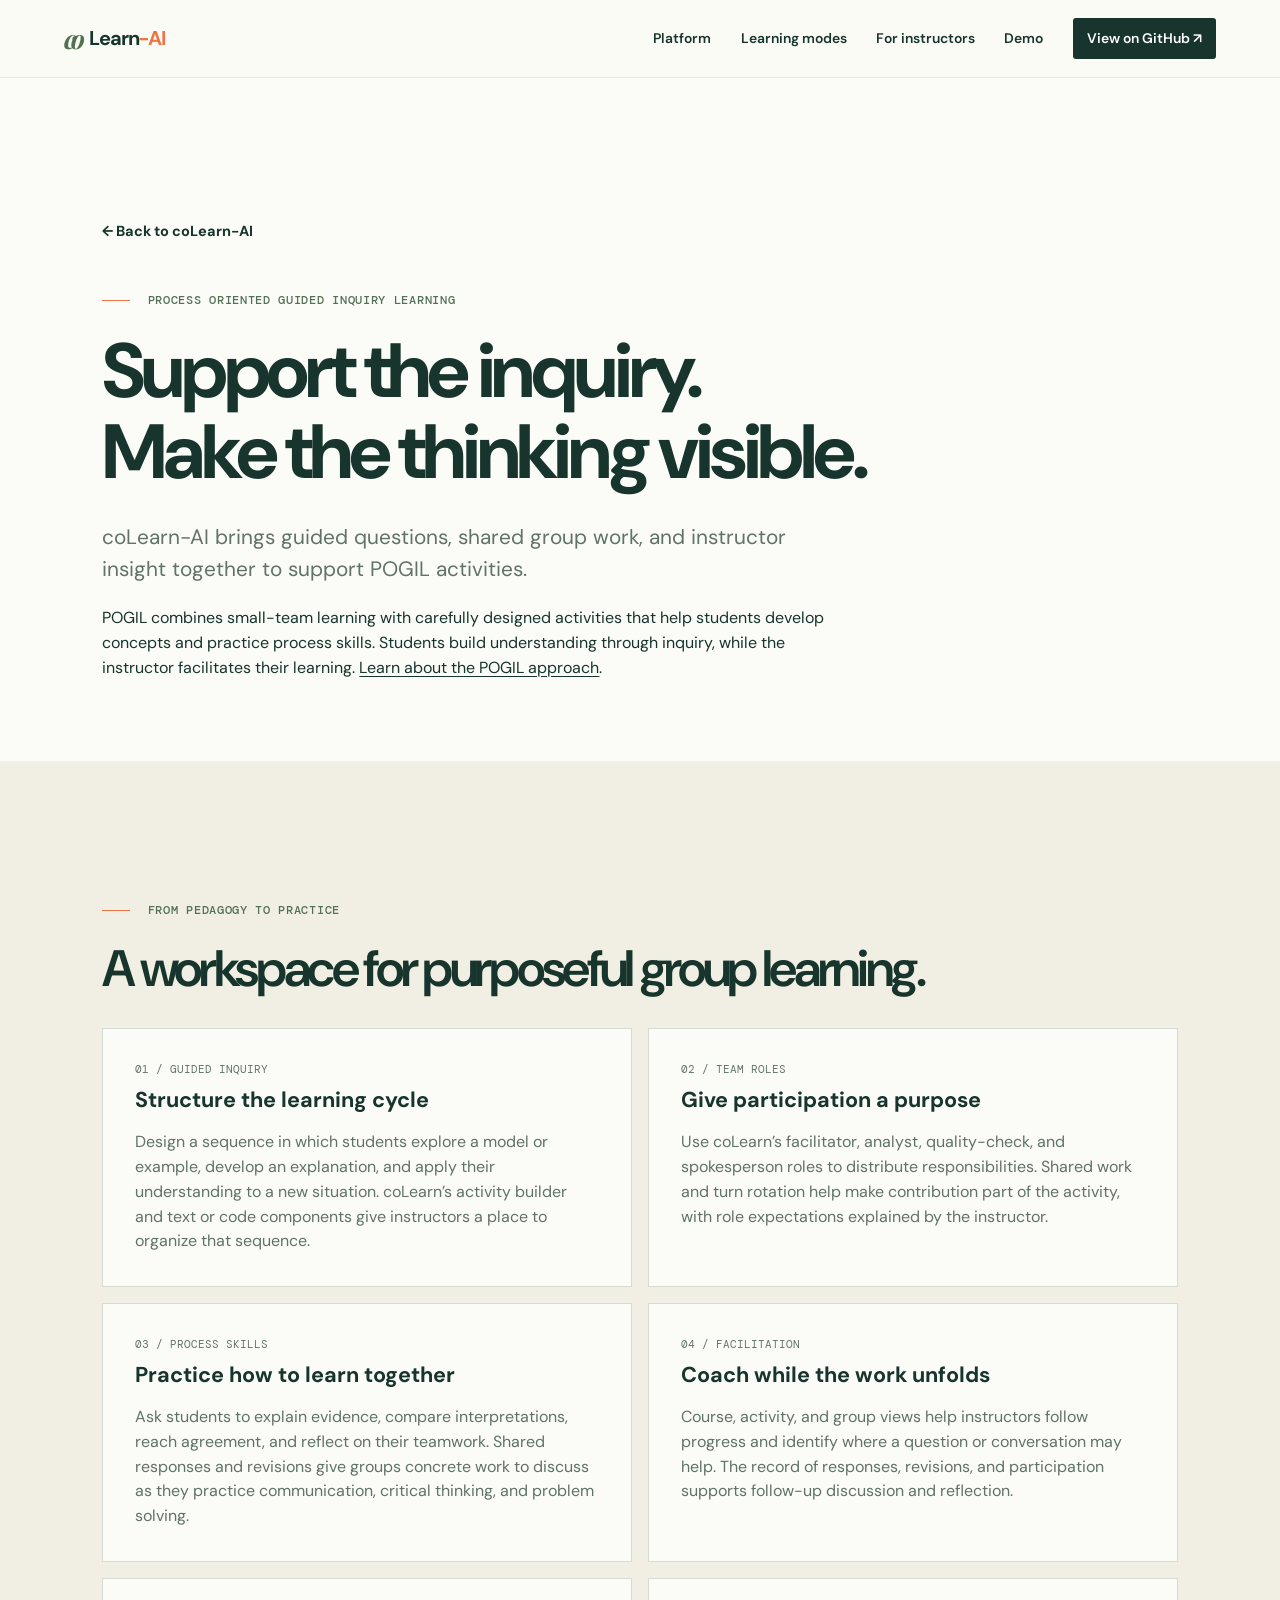
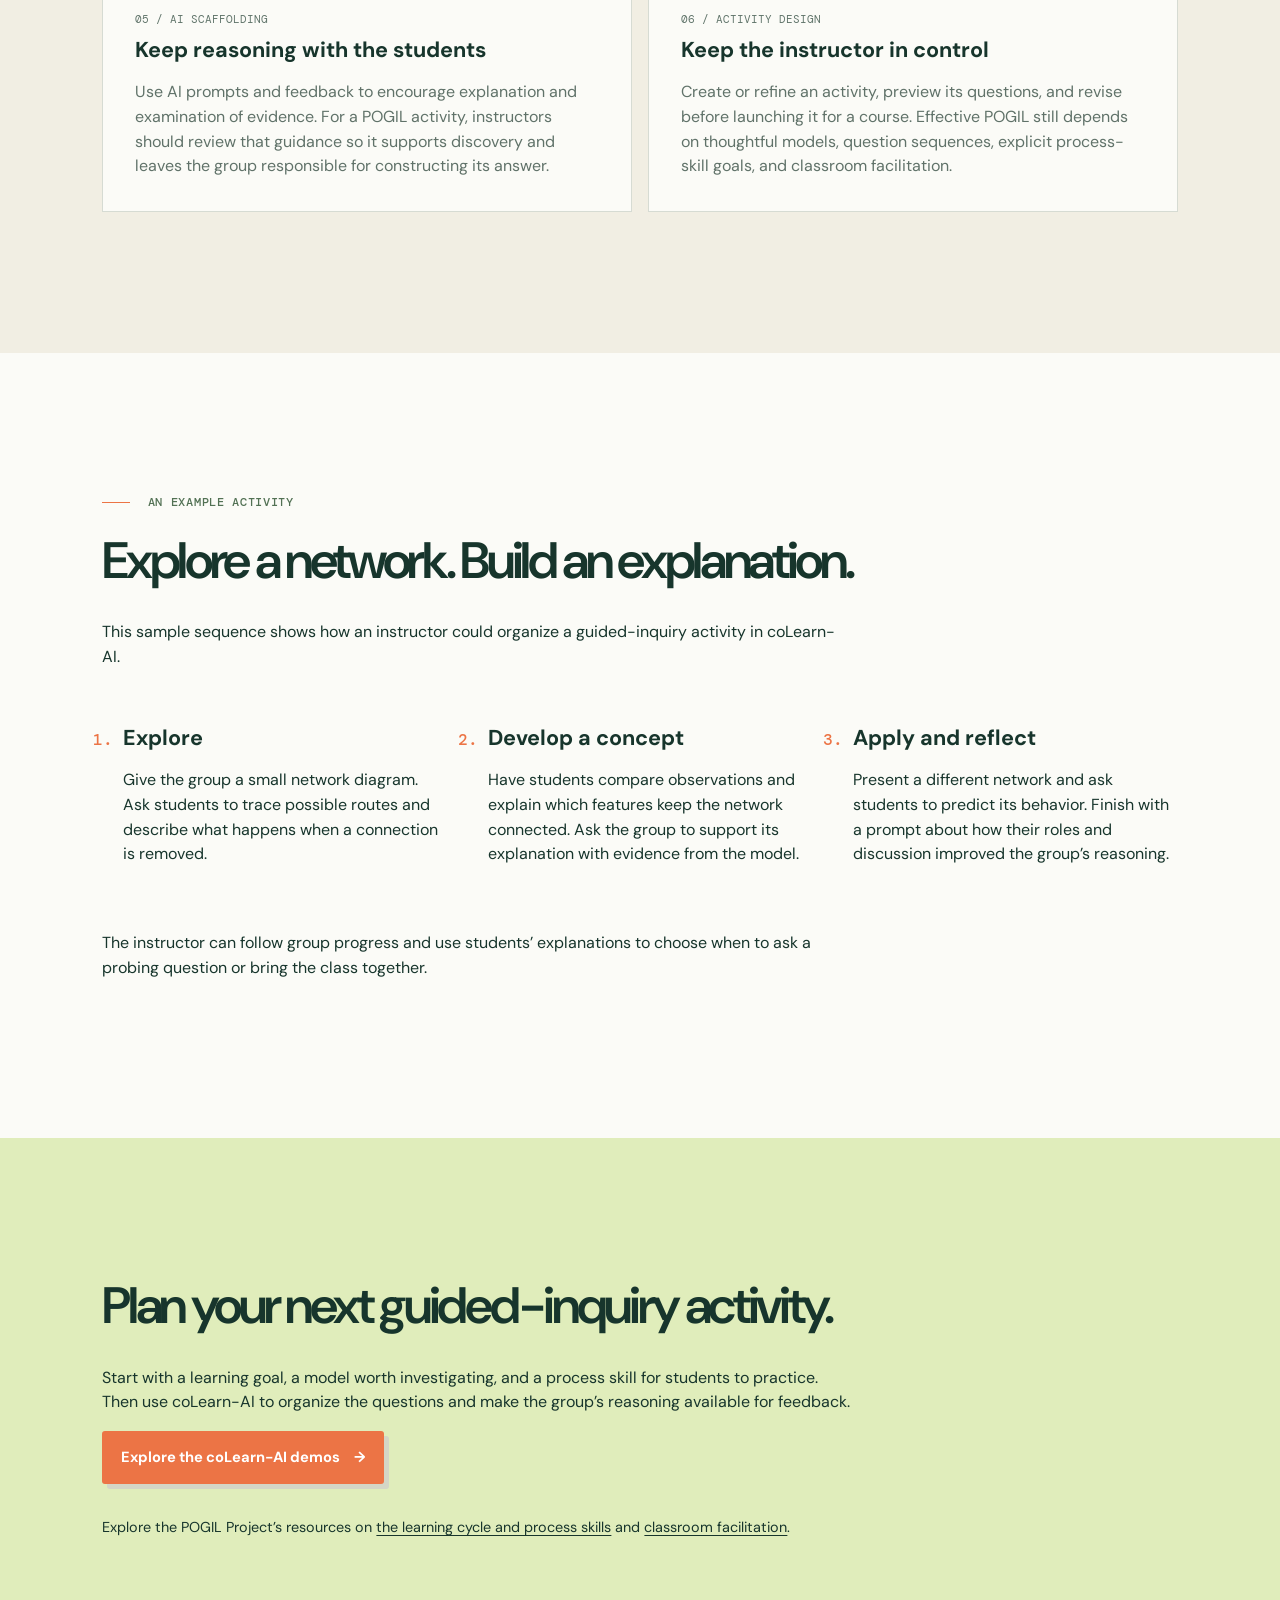
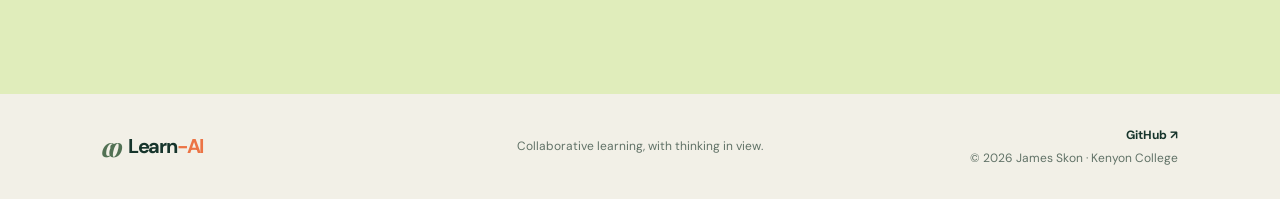
==== pogil.html @ 377d55b7 "Add POGIL support page and homepage link" ====
<!doctype html>
<html lang="en">
  <head>
    <meta charset="UTF-8" />
    <meta name="viewport" content="width=device-width, initial-scale=1.0" />
    <meta name="description" content="Explore how coLearn-AI supports POGIL activities through guided inquiry, group roles, process skills, and instructor facilitation." />
    <title>POGIL support | coLearn-AI</title>
    <link rel="preconnect" href="https://fonts.googleapis.com" />
    <link rel="preconnect" href="https://fonts.gstatic.com" crossorigin />
    <link href="https://fonts.googleapis.com/css2?family=DM+Mono:wght@400;500&family=DM+Sans:opsz,wght@9..40,400;9..40,500;9..40,600;9..40,700&family=Playfair+Display:ital,wght@0,600;0,700;1,600&display=swap" rel="stylesheet" />
    <link rel="stylesheet" href="styles.css" />
  </head>
  <body>
    <a class="skip-link" href="#main">Skip to content</a>
    <header class="site-header">
      <a class="brand" href="index.html" aria-label="coLearn-AI home"><span class="brand-mark">co</span><span>Learn<span class="accent">-AI</span></span></a>
      <button class="menu-button" aria-expanded="false" aria-controls="main-nav">Menu</button>
      <nav id="main-nav" class="main-nav" aria-label="Main navigation">
        <a href="index.html#platform">Platform</a>
        <a href="index.html#learning-modes">Learning modes</a>
        <a href="index.html#for-instructors">For instructors</a>
        <a href="index.html#demo">Demo</a>
        <a class="nav-cta" href="https://github.com/jimskon/coLearn-AI" target="_blank" rel="noreferrer">View on GitHub <span aria-hidden="true">↗</span></a>
      </nav>
    </header>

    <main id="main" class="pogil-page">
      <section class="section pogil-intro">
        <a class="text-link" href="index.html#pogil">← Back to coLearn-AI</a>
        <p class="eyebrow"><span></span> Process Oriented Guided Inquiry Learning</p>
        <h1>Support the inquiry.<br>Make the thinking visible.</h1>
        <p class="pogil-lede">coLearn-AI brings guided questions, shared group work, and instructor insight together to support POGIL activities.</p>
        <p>POGIL combines small-team learning with carefully designed activities that help students develop concepts and practice process skills. Students build understanding through inquiry, while the instructor facilitates their learning. <a href="https://www.pogil.org/what-is-pogil">Learn about the POGIL approach</a>.</p>
      </section>
      <section class="section pogil-support" aria-labelledby="support-heading">
        <p class="eyebrow"><span></span> From pedagogy to practice</p>
        <h2 id="support-heading">A workspace for purposeful group learning.</h2>
        <div class="pogil-grid">
          <article><p class="card-number">01 / GUIDED INQUIRY</p><h3>Structure the learning cycle</h3><p>Design a sequence in which students explore a model or example, develop an explanation, and apply their understanding to a new situation. coLearn’s activity builder and text or code components give instructors a place to organize that sequence.</p></article>
          <article><p class="card-number">02 / TEAM ROLES</p><h3>Give participation a purpose</h3><p>Use coLearn’s facilitator, analyst, quality-check, and spokesperson roles to distribute responsibilities. Shared work and turn rotation help make contribution part of the activity, with role expectations explained by the instructor.</p></article>
          <article><p class="card-number">03 / PROCESS SKILLS</p><h3>Practice how to learn together</h3><p>Ask students to explain evidence, compare interpretations, reach agreement, and reflect on their teamwork. Shared responses and revisions give groups concrete work to discuss as they practice communication, critical thinking, and problem solving.</p></article>
          <article><p class="card-number">04 / FACILITATION</p><h3>Coach while the work unfolds</h3><p>Course, activity, and group views help instructors follow progress and identify where a question or conversation may help. The record of responses, revisions, and participation supports follow-up discussion and reflection.</p></article>
          <article><p class="card-number">05 / AI SCAFFOLDING</p><h3>Keep reasoning with the students</h3><p>Use AI prompts and feedback to encourage explanation and examination of evidence. For a POGIL activity, instructors should review that guidance so it supports discovery and leaves the group responsible for constructing its answer.</p></article>
          <article><p class="card-number">06 / ACTIVITY DESIGN</p><h3>Keep the instructor in control</h3><p>Create or refine an activity, preview its questions, and revise before launching it for a course. Effective POGIL still depends on thoughtful models, question sequences, explicit process-skill goals, and classroom facilitation.</p></article>
        </div>
      </section>
      <section class="section pogil-example" aria-labelledby="example-heading">
        <p class="eyebrow"><span></span> An example activity</p>
        <h2 id="example-heading">Explore a network. Build an explanation.</h2>
        <p>This sample sequence shows how an instructor could organize a guided-inquiry activity in coLearn-AI.</p>
        <ol class="pogil-steps">
          <li><h3>Explore</h3><p>Give the group a small network diagram. Ask students to trace possible routes and describe what happens when a connection is removed.</p></li>
          <li><h3>Develop a concept</h3><p>Have students compare observations and explain which features keep the network connected. Ask the group to support its explanation with evidence from the model.</p></li>
          <li><h3>Apply and reflect</h3><p>Present a different network and ask students to predict its behavior. Finish with a prompt about how their roles and discussion improved the group’s reasoning.</p></li>
        </ol>
        <p>The instructor can follow group progress and use students’ explanations to choose when to ask a probing question or bring the class together.</p>
      </section>
      <section class="section pogil-next" aria-labelledby="next-heading">
        <h2 id="next-heading">Plan your next guided-inquiry activity.</h2>
        <p>Start with a learning goal, a model worth investigating, and a process skill for students to practice. Then use coLearn-AI to organize the questions and make the group’s reasoning available for feedback.</p>
        <a class="button button-primary" href="index.html#demo">Explore the coLearn-AI demos <span aria-hidden="true">→</span></a>
        <p class="pogil-resources">Explore the POGIL Project’s resources on <a href="https://pogil.org/additional-resources">the learning cycle and process skills</a> and <a href="https://www.pogil.org/implementing-pogil">classroom facilitation</a>.</p>
      </section>
    </main>
    <footer><a class="brand" href="index.html"><span class="brand-mark">co</span><span>Learn<span class="accent">-AI</span></span></a><p>Collaborative learning, with thinking in view.</p><div><a href="https://github.com/jimskon/coLearn-AI" target="_blank" rel="noreferrer">GitHub ↗</a><span>© <span id="year"></span> James Skon · Kenyon College</span></div></footer>
    <script src="script.js"></script>
  </body>
</html>
---- styles.css ----
:root{--ink:#17352c;--muted:#607269;--paper:#fbfbf7;--cream:#f1eee3;--lime:#d8ed8b;--orange:#ec7445;--line:#d6dbd3;--mono:'DM Mono',monospace;--sans:'DM Sans',sans-serif;--serif:'Playfair Display',serif}*{box-sizing:border-box}html{scroll-behavior:smooth}body{margin:0;background:var(--paper);color:var(--ink);font-family:var(--sans);font-size:16px;line-height:1.55}.skip-link{position:absolute;left:-999px}.skip-link:focus{left:1rem;top:1rem;z-index:99;background:#fff;padding:.5rem 1rem}.site-header{height:78px;padding:0 clamp(1.25rem,5vw,6rem);display:flex;align-items:center;justify-content:space-between;border-bottom:1px solid #e5e7e1;position:relative;background:rgba(251,251,247,.94);z-index:4}.brand{display:inline-flex;align-items:center;gap:.37rem;color:var(--ink);font-size:1.25rem;font-weight:700;letter-spacing:-.06em;text-decoration:none}.brand-mark{font-family:var(--serif);font-size:1.65rem;font-style:italic;letter-spacing:-.2em;margin-right:.25rem;color:#527154}.accent{color:var(--orange)}.main-nav{display:flex;align-items:center;gap:clamp(1rem,2.3vw,2.2rem)}.main-nav a{color:var(--ink);font-size:.87rem;font-weight:600;text-decoration:none}.main-nav a:not(.nav-cta):hover,.text-link:hover,footer a:hover{color:var(--orange)}.nav-cta{padding:.58rem .88rem;background:var(--ink);color:#fff!important;border-radius:3px}.menu-button{display:none}.section{padding:clamp(5rem,11vw,10rem) clamp(1.25rem,8vw,10rem)}.hero{min-height:calc(100vh - 78px);padding:clamp(4rem,9vw,8.5rem) clamp(1.25rem,8vw,10rem) clamp(4rem,7vw,7rem);display:grid;grid-template-columns:minmax(300px,.9fr) minmax(440px,1.1fr);gap:clamp(3rem,8vw,10rem);align-items:center;overflow:hidden}.eyebrow{font-family:var(--mono);font-size:.72rem;font-weight:500;letter-spacing:.06em;text-transform:uppercase;color:#527154;margin:0 0 1.35rem}.eyebrow span{display:inline-block;width:28px;height:1px;background:var(--orange);vertical-align:middle;margin-right:.6rem}.hero h1,.section h2{font-size:clamp(3.15rem,5.5vw,6rem);font-weight:600;line-height:.98;letter-spacing:-.065em;margin:0;max-width:700px}.hero h1 em,.statement em{font-family:var(--serif);font-weight:600}.hero-text{max-width:560px;font-size:1.13rem;color:var(--muted);margin:1.8rem 0 2.2rem}.hero-actions{display:flex;align-items:center;gap:1.6rem}.button{display:inline-flex;gap:.9rem;align-items:center;text-decoration:none;font-size:.92rem;font-weight:700;padding:.95rem 1.15rem;border-radius:3px}.button-primary{background:var(--orange);color:#fff;box-shadow:5px 5px 0 #d4d6c6}.text-link{font-weight:700;color:var(--ink);text-decoration:none;font-size:.91rem}.hero-visual{min-height:440px;position:relative;display:flex;align-items:center;justify-content:center}.orb{position:absolute;border-radius:50%;filter:blur(1px)}.orb-one{width:360px;height:360px;background:#e0ecc1;right:-50px;top:5px}.orb-two{width:210px;height:210px;background:#f4c4a9;left:-35px;bottom:-25px}.activity-window{width:min(100%,585px);position:relative;background:#fff;border:1px solid #ced8d1;box-shadow:14px 16px 0 rgba(92,116,90,.13);z-index:1}.window-top{height:45px;background:#f5f6ef;border-bottom:1px solid #dce2da;display:flex;align-items:center;padding:0 14px;gap:13px;color:#577064;font-family:var(--mono);font-size:.62rem}.dots{display:flex;gap:4px}.dots i{width:7px;height:7px;border-radius:50%;background:#b6c2b8}.dots i:nth-child(1){background:var(--orange)}.window-top b{margin-left:auto;color:#d85b31;font-weight:500}.window-body{display:flex;min-height:300px}.activity-side{width:56px;padding:27px 15px;border-right:1px solid #e5eae3;display:grid;grid-auto-rows:15px;gap:17px}.activity-side span{height:4px;background:#dce5dc}.activity-side .active-line{background:#eb7951}.question-area{padding:26px 30px;flex:1}.micro-label{font-family:var(--mono);font-size:.61rem;letter-spacing:.07em;color:#75877a;margin:0 0:10px}.question-area h2{font-size:1.45rem;line-height:1.2;letter-spacing:-.04em;margin:0 0 21px;max-width:390px}.response-card{display:flex;gap:10px;align-items:flex-start;border:1px solid #e0e7df;border-left:3px solid #88a873;padding:10px;margin-top:9px;font-size:.74rem;color:#466154}.response-card p{margin:1px 0}.response-card.fading{border-left-color:#ddd;color:#839187}.avatar{width:22px;height:22px;border-radius:50%;color:#fff;display:grid;place-items:center;flex:0 0 auto;font-size:.6rem;font-weight:700}.a1{background:#648b65}.a2{background:#d28d6f}.check{margin-left:auto;color:#5d9353;font-weight:bold}.ai-nudge{position:absolute;display:flex;gap:10px;width:270px;right:-35px;bottom:-53px;padding:13px;background:var(--ink);color:white;box-shadow:8px 8px 0 #cddab7;font-size:.68rem}.ai-nudge>span{color:var(--lime);font-size:1.15rem}.ai-nudge b{font-size:.7rem}.ai-nudge p{margin:2px 0 0;color:#d4ded3}.floating-progress{position:absolute;z-index:2;left:-40px;top:67px;display:flex;align-items:center;gap:9px;background:#fff;padding:10px 13px;border:1px solid #dce3d8;box-shadow:5px 5px 0 #e5ebdc;font-size:.66rem}.floating-progress small{display:block;color:#7d8e82}.floating-progress strong{font-family:var(--mono);margin-left:7px;font-size:.69rem}.pulse{width:8px;height:8px;border-radius:50%;background:#75a568}.statement{padding:clamp(3.5rem,7vw,6rem) 1.25rem;background:var(--ink);color:#fff;text-align:center}.statement p{font-size:clamp(1.65rem,3.2vw,3rem);letter-spacing:-.045em;margin:0}.statement em{color:var(--lime)}.platform{background:var(--cream)}.section-intro{display:grid;grid-template-columns:.75fr 1.25fr 1fr;gap:2rem;align-items:end;margin-bottom:3.5rem}.section-intro .eyebrow{margin-bottom:.55rem}.section-intro h2{font-size:clamp(2.4rem,4vw,4.25rem)}.section-intro>p:last-child{font-size:1rem;color:var(--muted);max-width:370px;margin:0}.feature-grid{display:grid;grid-template-columns:1.15fr .85fr .9fr;gap:12px}.feature-card{min-height:315px;padding:28px;background:#fdfdf9;border:1px solid rgba(23,53,44,.1);position:relative}.feature-large{grid-row:span 2;min-height:640px;background:#e0edbb}.feature-dark{background:#27483d;color:white}.feature-wide{grid-column:span 2;min-height:310px;display:grid;grid-template-columns:1fr 1fr;gap:2rem;background:#f5c7b1}.feature-icon{font-family:var(--serif);font-size:2rem;width:43px;height:43px;display:grid;place-items:center;border:1px solid currentColor;margin-bottom:2.8rem}.icon-collab{background:var(--ink);color:#e0edbb;border:0}.icon-ai{color:#e86e45;border:0;background:#fbe2d7}.card-number{font-family:var(--mono);font-size:.67rem;margin:0 0 .65rem;color:#61756b}.feature-dark .card-number{color:#b8cd8f}.feature-card h3{font-size:1.55rem;line-height:1.1;letter-spacing:-.045em;margin:.2rem 0 .85rem}.feature-card>p:not(.card-number){font-size:.89rem;color:#5e7167;max-width:340px;margin:0}.feature-dark>p:not(.card-number){color:#d1ddd3}.role-row{position:absolute;left:28px;right:28px;bottom:28px;display:flex;gap:6px;flex-wrap:wrap}.role-row span{padding:.38rem .5rem;background:#f7fae9;font-size:.61rem;font-family:var(--mono);border:1px solid #c5d695}.trace-lines{position:absolute;left:28px;right:28px;bottom:29px;display:grid;gap:9px}.trace-lines span{height:6px;background:#49685e}.trace-lines span:nth-child(1){width:77%;background:#8ba95f}.trace-lines span:nth-child(2){width:52%}.trace-lines span:nth-child(3){width:91%;background:#76956b}.mini-dashboard{align-self:end;background:#fffaf5;padding:18px;border:1px solid rgba(23,53,44,.13)}.mini-dashboard p{font-family:var(--mono);font-size:.61rem;margin:0 0 12px;color:#607269}.mini-dashboard div{display:grid;grid-template-columns:55px 1fr 28px;gap:8px;align-items:center;font-size:.68rem;margin:7px 0}.mini-dashboard i{height:5px;background:#eaded5;position:relative}.mini-dashboard i:after{content:'';position:absolute;left:0;top:0;bottom:0;width:var(--fill);background:#5d8063}.modes{background:#fafaf5}.modes-heading{max-width:800px;margin-bottom:4rem}.modes-heading h2{font-size:clamp(2.5rem,4.5vw,4.9rem)}.mode-list{border-top:1px solid var(--line)}.mode{border-bottom:1px solid var(--line)}.mode-trigger{width:100%;display:grid;grid-template-columns:85px minmax(210px,1fr) minmax(220px,.9fr) 38px;align-items:center;gap:1rem;padding:1.55rem 0;background:none;border:0;color:var(--ink);font-family:var(--sans);text-align:left;cursor:pointer}.mode-index{font-family:var(--mono);font-size:.71rem;color:#778a7d}.mode-title{font-size:clamp(1.45rem,2.3vw,2.1rem);font-weight:600;letter-spacing:-.055em}.mode-summary{color:var(--muted);font-size:.88rem}.mode-plus{justify-self:end;font-size:1.7rem;font-weight:300;color:var(--orange)}.mode-detail{display:grid;grid-template-columns:1.1fr .9fr;gap:3rem;padding:0 38px 2rem 85px;color:var(--muted);font-size:.94rem}.mode-detail p{margin:0}.mode-detail ul{margin:0;padding-left:1.2rem;color:var(--ink);display:grid;gap:.35rem}.mode.open .mode-trigger{color:#426545}.instructors{display:grid;grid-template-columns:1fr 1fr;gap:clamp(3rem,10vw,13rem);align-items:center;background:#e3ece2}.instructor-copy h2{font-size:clamp(2.7rem,4.4vw,4.8rem)}.instructor-copy>p:not(.eyebrow){color:var(--muted);max-width:520px;margin:1.6rem 0}.check-list{border-top:1px solid #bbcabd;margin:2rem 0}.check-list p{border-bottom:1px solid #bbcabd;margin:0;padding:.8rem 0;color:#405e50;font-size:.89rem}.check-list b{font-family:var(--mono);color:#e16f46;font-size:.68rem;margin-right:.65rem}.instructor-art{height:510px;position:relative}.paper{position:absolute;z-index:2;inset:40px 25px 22px 58px;background:#fffefa;padding:37px;box-shadow:12px 13px 0 rgba(69,105,78,.15);transform:rotate(-3deg)}.paper-back{z-index:1;background:#f3bca2;inset:4px 50px 56px 25px;transform:rotate(5deg);box-shadow:none}.paper h3{font-size:1.85rem;letter-spacing:-.055em;line-height:1.1;margin:.5rem 0 1.7rem;max-width:340px}.paper-line{height:7px;background:#e4e9df;margin:10px 0;width:68%}.paper-line.long{width:93%}.paper-question{margin-top:23px;padding:12px;background:#e5efc8;display:flex;align-items:center;gap:10px}.paper-question span{font-family:var(--mono);font-size:.72rem;width:22px;height:22px;background:#587b5b;color:white;display:grid;place-items:center}.paper-question p{margin:0;font-size:.73rem;font-weight:600}.paper-code{margin-top:13px;padding:12px;background:#213e34;color:#d7eb99;font-family:var(--mono);font-size:.67rem;line-height:1.7}.cursor{position:absolute;z-index:3;right:17px;bottom:20px;width:42px;height:42px;background:var(--orange);color:#fff;display:grid;place-items:center;font-size:1.4rem;box-shadow:4px 4px 0 #a9b99a}.demo{background:var(--ink);color:white}.demo .eyebrow{color:#b4cb9d}.demo h2{max-width:750px;font-size:clamp(2.7rem,5vw,5.5rem)}.demo-lede{color:#c9d6cd;max-width:500px;margin:1.6rem 0 3rem}.demo-grid{display:grid;grid-template-columns:repeat(3,1fr);gap:12px}.demo-card{min-height:310px;padding:25px;display:flex;flex-direction:column;text-decoration:none;color:var(--ink);transition:transform .2s}.demo-card:hover{transform:translateY(-6px)}.demo-student{background:#e0edbb}.demo-instructor{background:#f5c7af}.demo-creator{background:#e5ece2}.demo-tag{font-family:var(--mono);font-size:.62rem;letter-spacing:.05em;color:#577160}.demo-card h3{font-size:2rem;letter-spacing:-.06em;margin:auto 0 .6rem}.demo-card p{font-size:.87rem;line-height:1.5;margin:0;color:#51675c;max-width:270px}.demo-arrow{font-size:.75rem;font-weight:bold;margin-top:1.8rem}.demo-arrow b{font-size:1.2rem;margin-left:.3rem}.demo-note{margin:2rem 0 0;color:#b9c9bc;font-size:.75rem}.demo-note a{color:var(--lime)}footer{padding:2rem clamp(1.25rem,8vw,10rem);display:grid;grid-template-columns:1fr 1fr 1fr;align-items:center;gap:1rem;background:#f2f0e7;color:#617267;font-size:.75rem}footer p{margin:0;text-align:center}footer div{text-align:right;display:flex;flex-direction:column;gap:.25rem}footer a{color:var(--ink);text-decoration:none;font-weight:700}@media(max-width:950px){.hero{grid-template-columns:1fr;min-height:auto}.hero-copy{max-width:700px}.hero-visual{margin-top:1rem}.section-intro{grid-template-columns:1fr 1.3fr}.section-intro>p:last-child{grid-column:2}.feature-grid{grid-template-columns:1fr 1fr}.feature-large{grid-row:span 1;min-height:430px}.feature-dark{min-height:430px}.feature-wide{grid-column:span 2}.instructors{grid-template-columns:1fr;gap:2rem}.instructor-art{max-width:600px;width:100%}.demo-grid{grid-template-columns:1fr}.demo-card{min-height:220px}.demo-card h3{margin-top:2.5rem}.main-nav{gap:1rem}}@media(max-width:650px){.site-header{height:64px}.menu-button{display:block;background:none;border:0;color:var(--ink);font-family:var(--mono);font-size:.7rem;text-transform:uppercase}.main-nav{display:none;position:absolute;top:63px;left:0;right:0;background:var(--paper);padding:1.2rem 1.25rem 1.5rem;border-bottom:1px solid var(--line);flex-direction:column;align-items:flex-start}.main-nav.is-open{display:flex}.hero{padding-top:3.2rem}.hero-visual{min-height:350px;transform:scale(.86);transform-origin:center}.floating-progress{left:-5px}.ai-nudge{right:-10px}.section{padding:4.3rem 1.25rem}.section-intro{display:block}.section-intro h2{margin-bottom:1.3rem}.feature-grid{grid-template-columns:1fr}.feature-large,.feature-dark{min-height:350px}.feature-wide{grid-column:auto;display:block}.mini-dashboard{margin-top:1.8rem}.mode-trigger{grid-template-columns:42px 1fr 25px;gap:.6rem;padding:1.25rem 0}.mode-summary{display:none}.mode-detail{display:block;padding:0 .1rem 1.4rem 42px;font-size:.87rem}.mode-detail ul{margin-top:1rem}.instructor-art{height:370px}.paper{inset:25px 12px 16px 30px;padding:26px}.paper h3{font-size:1.35rem}.paper-back{inset:2px 30px 35px 13px}.demo h2{font-size:2.65rem}footer{grid-template-columns:1fr;gap:.75rem}footer p,footer div{text-align:left}.hero-actions{gap:1rem;flex-wrap:wrap}}

/* POGIL overview and detail page */
.pogil-callout{display:grid;grid-template-columns:1fr 1fr;gap:3rem;align-items:center;background:#e0edbb}.pogil-callout h2{font-size:clamp(2.5rem,4.5vw,4.5rem)}.pogil-callout p:not(.eyebrow){color:var(--muted);margin:0 0 1.6rem}.pogil-page h1{font-size:clamp(2.8rem,6vw,5.5rem);line-height:1.05;letter-spacing:-.055em;margin:0 0 1.8rem}.pogil-intro{max-width:1100px;padding-bottom:4rem}.pogil-intro .eyebrow{margin-top:3rem}.pogil-intro>p:last-child{max-width:750px}.pogil-lede{font-size:1.3rem;color:var(--muted);max-width:750px}.pogil-page p a{color:var(--ink);text-underline-offset:3px}.pogil-page .section h2{font-size:clamp(2.2rem,4vw,3.8rem);max-width:850px;line-height:1.08;margin-bottom:2rem}.pogil-support{background:var(--cream)}.pogil-grid{display:grid;grid-template-columns:repeat(2,minmax(0,1fr));gap:1rem}.pogil-grid article{padding:2rem;background:var(--paper);border:1px solid var(--line)}.pogil-page h3{font-size:1.35rem;line-height:1.2;margin:.5rem 0 1rem}.pogil-grid article>p:last-child{color:var(--muted);margin-bottom:0}.pogil-example>p,.pogil-next>p{max-width:750px}.pogil-steps{display:grid;grid-template-columns:repeat(3,minmax(0,1fr));gap:2.5rem;padding-left:1.3rem;margin:3rem 0}.pogil-steps li::marker{color:var(--orange);font-family:var(--mono);font-weight:500}.pogil-next{background:#e0edbb}.pogil-resources{margin-top:2rem;font-size:.9rem}@media(max-width:700px){.pogil-callout,.pogil-grid,.pogil-steps{grid-template-columns:1fr}.pogil-callout{gap:1.5rem}.pogil-grid article{padding:1.5rem}.pogil-steps{gap:1rem}}
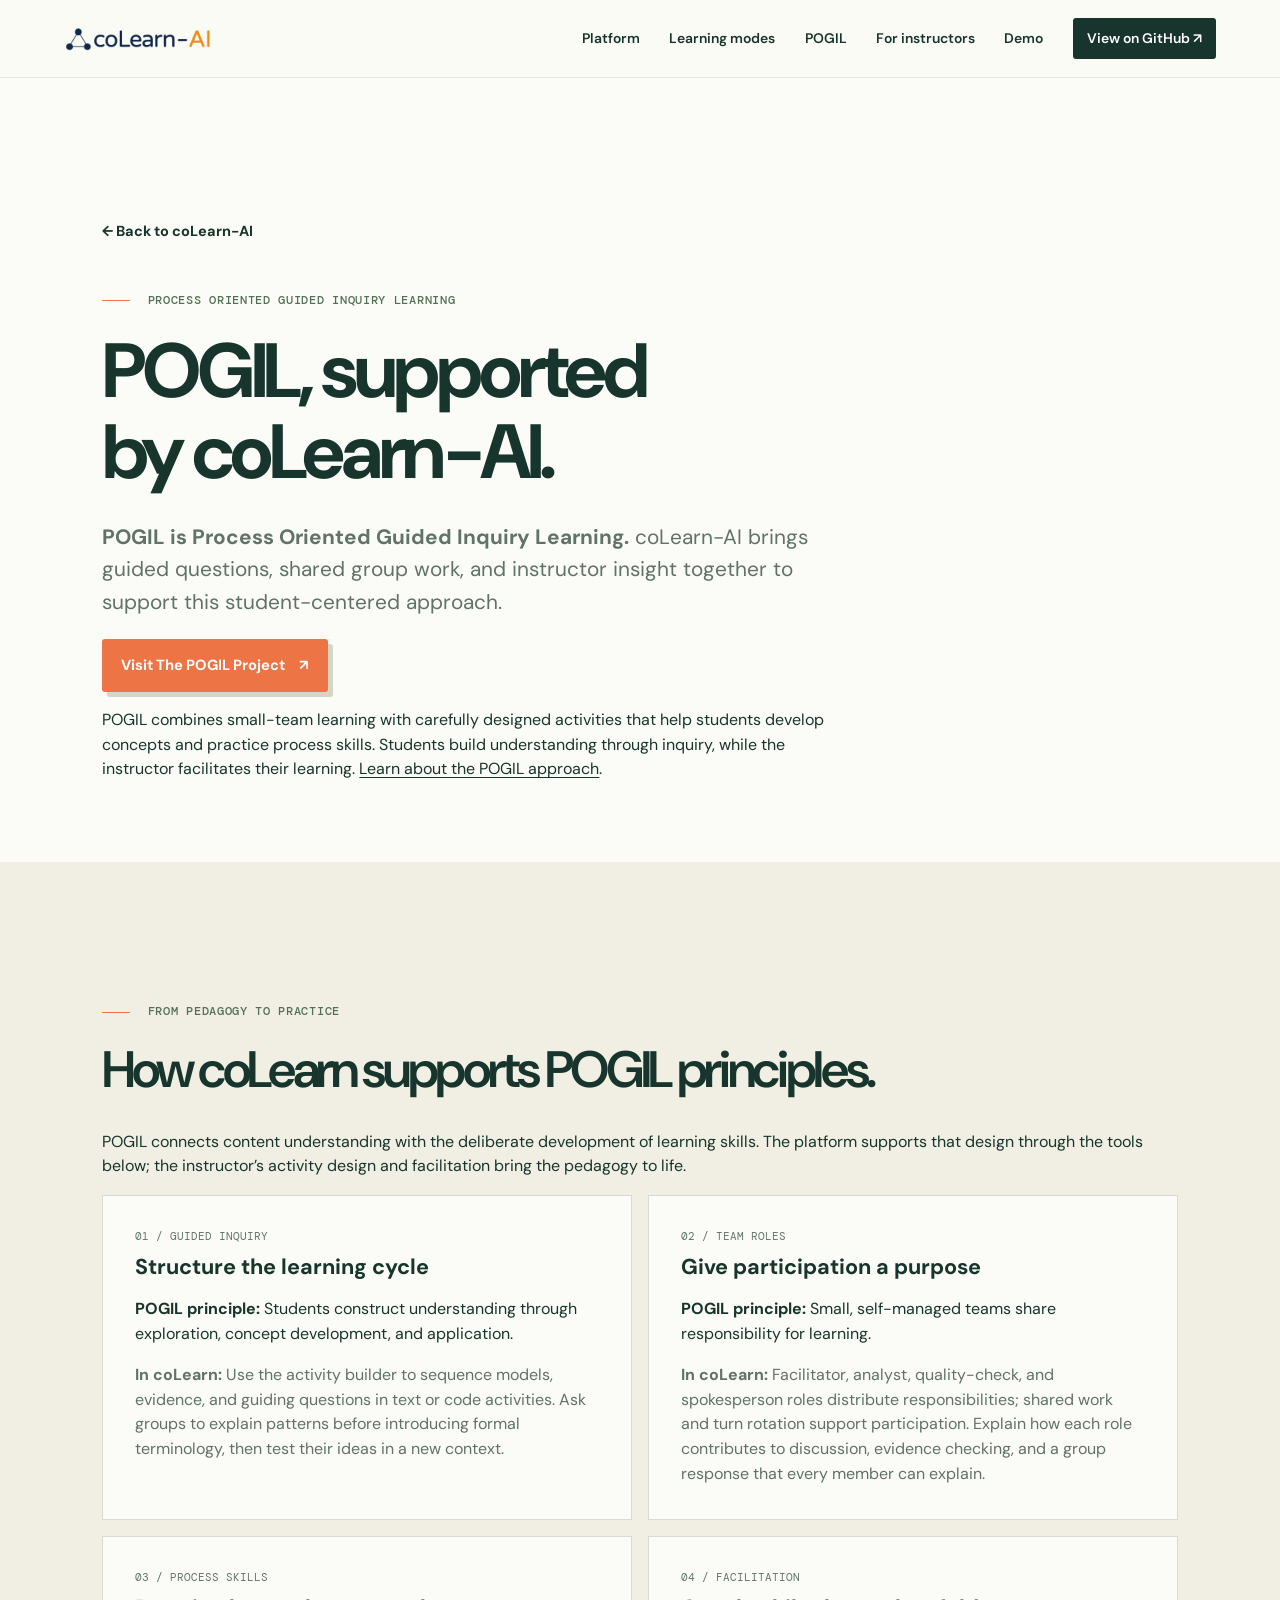
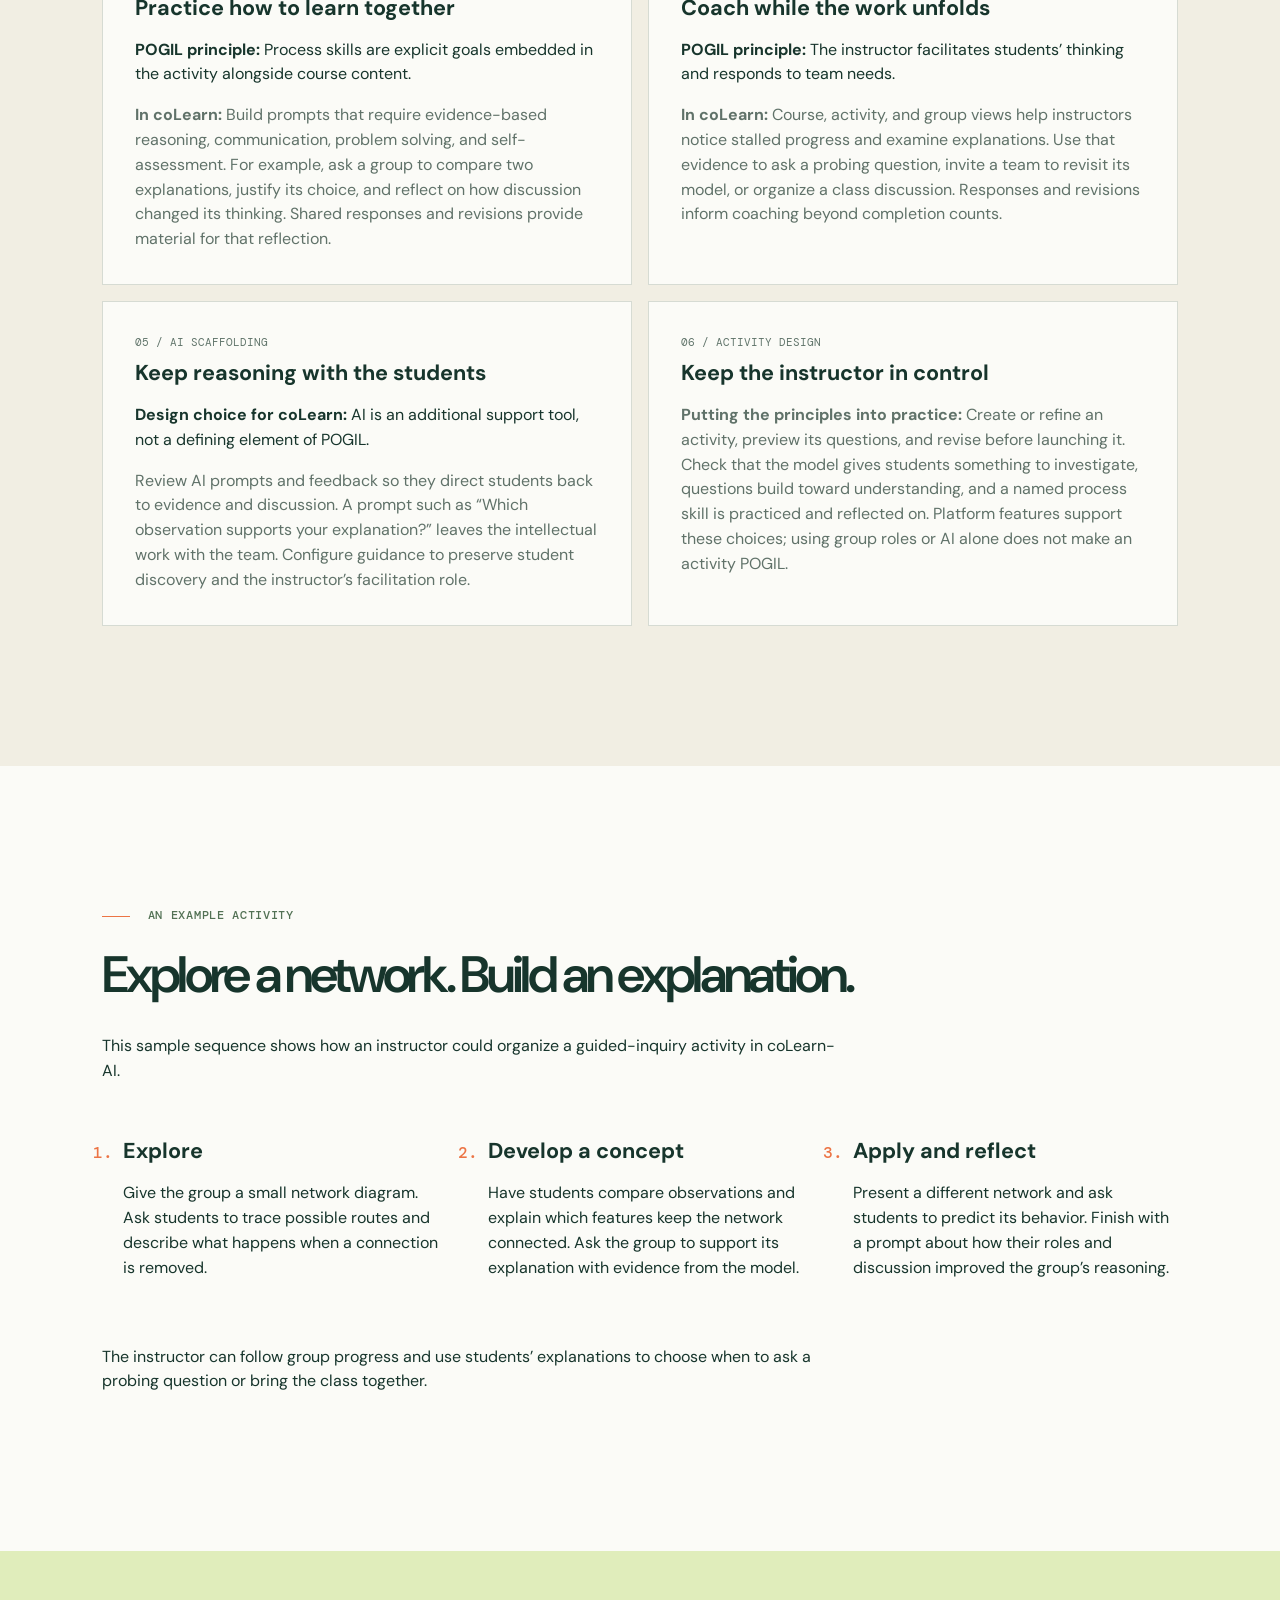
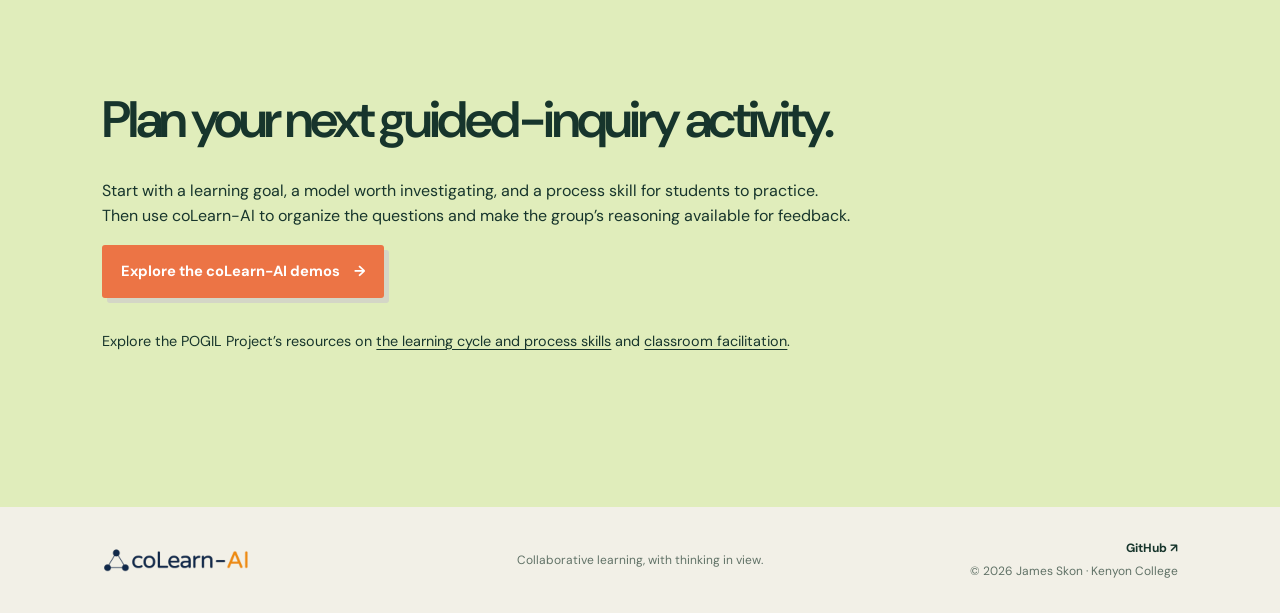
==== commit b5f64acc: "Add POGIL navigation and clarify pedagogical support" ====
--- a/pogil.html
+++ b/pogil.html
@@ -9,15 +9,17 @@
     <link rel="preconnect" href="https://fonts.gstatic.com" crossorigin />
     <link href="https://fonts.googleapis.com/css2?family=DM+Mono:wght@400;500&family=DM+Sans:opsz,wght@9..40,400;9..40,500;9..40,600;9..40,700&family=Playfair+Display:ital,wght@0,600;0,700;1,600&display=swap" rel="stylesheet" />
     <link rel="stylesheet" href="styles.css" />
+    <link rel="stylesheet" href="logos.css" />
   </head>
   <body>
     <a class="skip-link" href="#main">Skip to content</a>
     <header class="site-header">
-      <a class="brand" href="index.html" aria-label="coLearn-AI home"><span class="brand-mark">co</span><span>Learn<span class="accent">-AI</span></span></a>
+      <a class="brand" href="index.html" aria-label="coLearn-AI home"><img class="colearn-logo" src="assets/colearn-logo.png" alt="coLearn-AI" /></a>
       <button class="menu-button" aria-expanded="false" aria-controls="main-nav">Menu</button>
       <nav id="main-nav" class="main-nav" aria-label="Main navigation">
         <a href="index.html#platform">Platform</a>
         <a href="index.html#learning-modes">Learning modes</a>
+        <a href="pogil.html" aria-current="page">POGIL</a>
         <a href="index.html#for-instructors">For instructors</a>
         <a href="index.html#demo">Demo</a>
         <a class="nav-cta" href="https://github.com/jimskon/coLearn-AI" target="_blank" rel="noreferrer">View on GitHub <span aria-hidden="true">↗</span></a>
@@ -28,20 +30,22 @@
       <section class="section pogil-intro">
         <a class="text-link" href="index.html#pogil">← Back to coLearn-AI</a>
         <p class="eyebrow"><span></span> Process Oriented Guided Inquiry Learning</p>
-        <h1>Support the inquiry.<br>Make the thinking visible.</h1>
-        <p class="pogil-lede">coLearn-AI brings guided questions, shared group work, and instructor insight together to support POGIL activities.</p>
+        <h1>POGIL, supported<br>by coLearn-AI.</h1>
+        <p class="pogil-lede"><strong>POGIL is Process Oriented Guided Inquiry Learning.</strong> coLearn-AI brings guided questions, shared group work, and instructor insight together to support this student-centered approach.</p>
+        <a class="button button-primary" href="https://pogil.org/">Visit The POGIL Project <span aria-hidden="true">↗</span></a>
         <p>POGIL combines small-team learning with carefully designed activities that help students develop concepts and practice process skills. Students build understanding through inquiry, while the instructor facilitates their learning. <a href="https://www.pogil.org/what-is-pogil">Learn about the POGIL approach</a>.</p>
       </section>
       <section class="section pogil-support" aria-labelledby="support-heading">
         <p class="eyebrow"><span></span> From pedagogy to practice</p>
-        <h2 id="support-heading">A workspace for purposeful group learning.</h2>
+        <h2 id="support-heading">How coLearn supports POGIL principles.</h2>
+        <p>POGIL connects content understanding with the deliberate development of learning skills. The platform supports that design through the tools below; the instructor’s activity design and facilitation bring the pedagogy to life.</p>
         <div class="pogil-grid">
-          <article><p class="card-number">01 / GUIDED INQUIRY</p><h3>Structure the learning cycle</h3><p>Design a sequence in which students explore a model or example, develop an explanation, and apply their understanding to a new situation. coLearn’s activity builder and text or code components give instructors a place to organize that sequence.</p></article>
-          <article><p class="card-number">02 / TEAM ROLES</p><h3>Give participation a purpose</h3><p>Use coLearn’s facilitator, analyst, quality-check, and spokesperson roles to distribute responsibilities. Shared work and turn rotation help make contribution part of the activity, with role expectations explained by the instructor.</p></article>
-          <article><p class="card-number">03 / PROCESS SKILLS</p><h3>Practice how to learn together</h3><p>Ask students to explain evidence, compare interpretations, reach agreement, and reflect on their teamwork. Shared responses and revisions give groups concrete work to discuss as they practice communication, critical thinking, and problem solving.</p></article>
-          <article><p class="card-number">04 / FACILITATION</p><h3>Coach while the work unfolds</h3><p>Course, activity, and group views help instructors follow progress and identify where a question or conversation may help. The record of responses, revisions, and participation supports follow-up discussion and reflection.</p></article>
-          <article><p class="card-number">05 / AI SCAFFOLDING</p><h3>Keep reasoning with the students</h3><p>Use AI prompts and feedback to encourage explanation and examination of evidence. For a POGIL activity, instructors should review that guidance so it supports discovery and leaves the group responsible for constructing its answer.</p></article>
-          <article><p class="card-number">06 / ACTIVITY DESIGN</p><h3>Keep the instructor in control</h3><p>Create or refine an activity, preview its questions, and revise before launching it for a course. Effective POGIL still depends on thoughtful models, question sequences, explicit process-skill goals, and classroom facilitation.</p></article>
+          <article><p class="card-number">01 / GUIDED INQUIRY</p><h3>Structure the learning cycle</h3><p><strong>POGIL principle:</strong> Students construct understanding through exploration, concept development, and application.</p><p><strong>In coLearn:</strong> Use the activity builder to sequence models, evidence, and guiding questions in text or code activities. Ask groups to explain patterns before introducing formal terminology, then test their ideas in a new context.</p></article>
+          <article><p class="card-number">02 / TEAM ROLES</p><h3>Give participation a purpose</h3><p><strong>POGIL principle:</strong> Small, self-managed teams share responsibility for learning.</p><p><strong>In coLearn:</strong> Facilitator, analyst, quality-check, and spokesperson roles distribute responsibilities; shared work and turn rotation support participation. Explain how each role contributes to discussion, evidence checking, and a group response that every member can explain.</p></article>
+          <article><p class="card-number">03 / PROCESS SKILLS</p><h3>Practice how to learn together</h3><p><strong>POGIL principle:</strong> Process skills are explicit goals embedded in the activity alongside course content.</p><p><strong>In coLearn:</strong> Build prompts that require evidence-based reasoning, communication, problem solving, and self-assessment. For example, ask a group to compare two explanations, justify its choice, and reflect on how discussion changed its thinking. Shared responses and revisions provide material for that reflection.</p></article>
+          <article><p class="card-number">04 / FACILITATION</p><h3>Coach while the work unfolds</h3><p><strong>POGIL principle:</strong> The instructor facilitates students’ thinking and responds to team needs.</p><p><strong>In coLearn:</strong> Course, activity, and group views help instructors notice stalled progress and examine explanations. Use that evidence to ask a probing question, invite a team to revisit its model, or organize a class discussion. Responses and revisions inform coaching beyond completion counts.</p></article>
+          <article><p class="card-number">05 / AI SCAFFOLDING</p><h3>Keep reasoning with the students</h3><p><strong>Design choice for coLearn:</strong> AI is an additional support tool, not a defining element of POGIL.</p><p>Review AI prompts and feedback so they direct students back to evidence and discussion. A prompt such as “Which observation supports your explanation?” leaves the intellectual work with the team. Configure guidance to preserve student discovery and the instructor’s facilitation role.</p></article>
+          <article><p class="card-number">06 / ACTIVITY DESIGN</p><h3>Keep the instructor in control</h3><p><strong>Putting the principles into practice:</strong> Create or refine an activity, preview its questions, and revise before launching it. Check that the model gives students something to investigate, questions build toward understanding, and a named process skill is practiced and reflected on. Platform features support these choices; using group roles or AI alone does not make an activity POGIL.</p></article>
         </div>
       </section>
       <section class="section pogil-example" aria-labelledby="example-heading">
@@ -62,7 +66,7 @@
         <p class="pogil-resources">Explore the POGIL Project’s resources on <a href="https://pogil.org/additional-resources">the learning cycle and process skills</a> and <a href="https://www.pogil.org/implementing-pogil">classroom facilitation</a>.</p>
       </section>
     </main>
-    <footer><a class="brand" href="index.html"><span class="brand-mark">co</span><span>Learn<span class="accent">-AI</span></span></a><p>Collaborative learning, with thinking in view.</p><div><a href="https://github.com/jimskon/coLearn-AI" target="_blank" rel="noreferrer">GitHub ↗</a><span>© <span id="year"></span> James Skon · Kenyon College</span></div></footer>
+    <footer><a class="brand" href="index.html"><img class="colearn-logo" src="assets/colearn-logo.png" alt="coLearn-AI" /></a><p>Collaborative learning, with thinking in view.</p><div><a href="https://github.com/jimskon/coLearn-AI" target="_blank" rel="noreferrer">GitHub ↗</a><span>© <span id="year"></span> James Skon · Kenyon College</span></div></footer>
     <script src="script.js"></script>
   </body>
 </html>
--- a/logos.css
+++ b/logos.css
@@ -0,0 +1,24 @@
+.colearn-logo {
+  display: block;
+  width: 154px;
+  height: 30px;
+  object-fit: contain;
+}
+
+.footer-meta {
+  align-items: flex-end;
+}
+
+.skon-logo {
+  display: block;
+  width: 79px;
+  height: 32px;
+  margin-top: .45rem;
+  object-fit: contain;
+}
+
+@media (max-width: 650px) {
+  .footer-meta {
+    align-items: flex-start;
+  }
+}
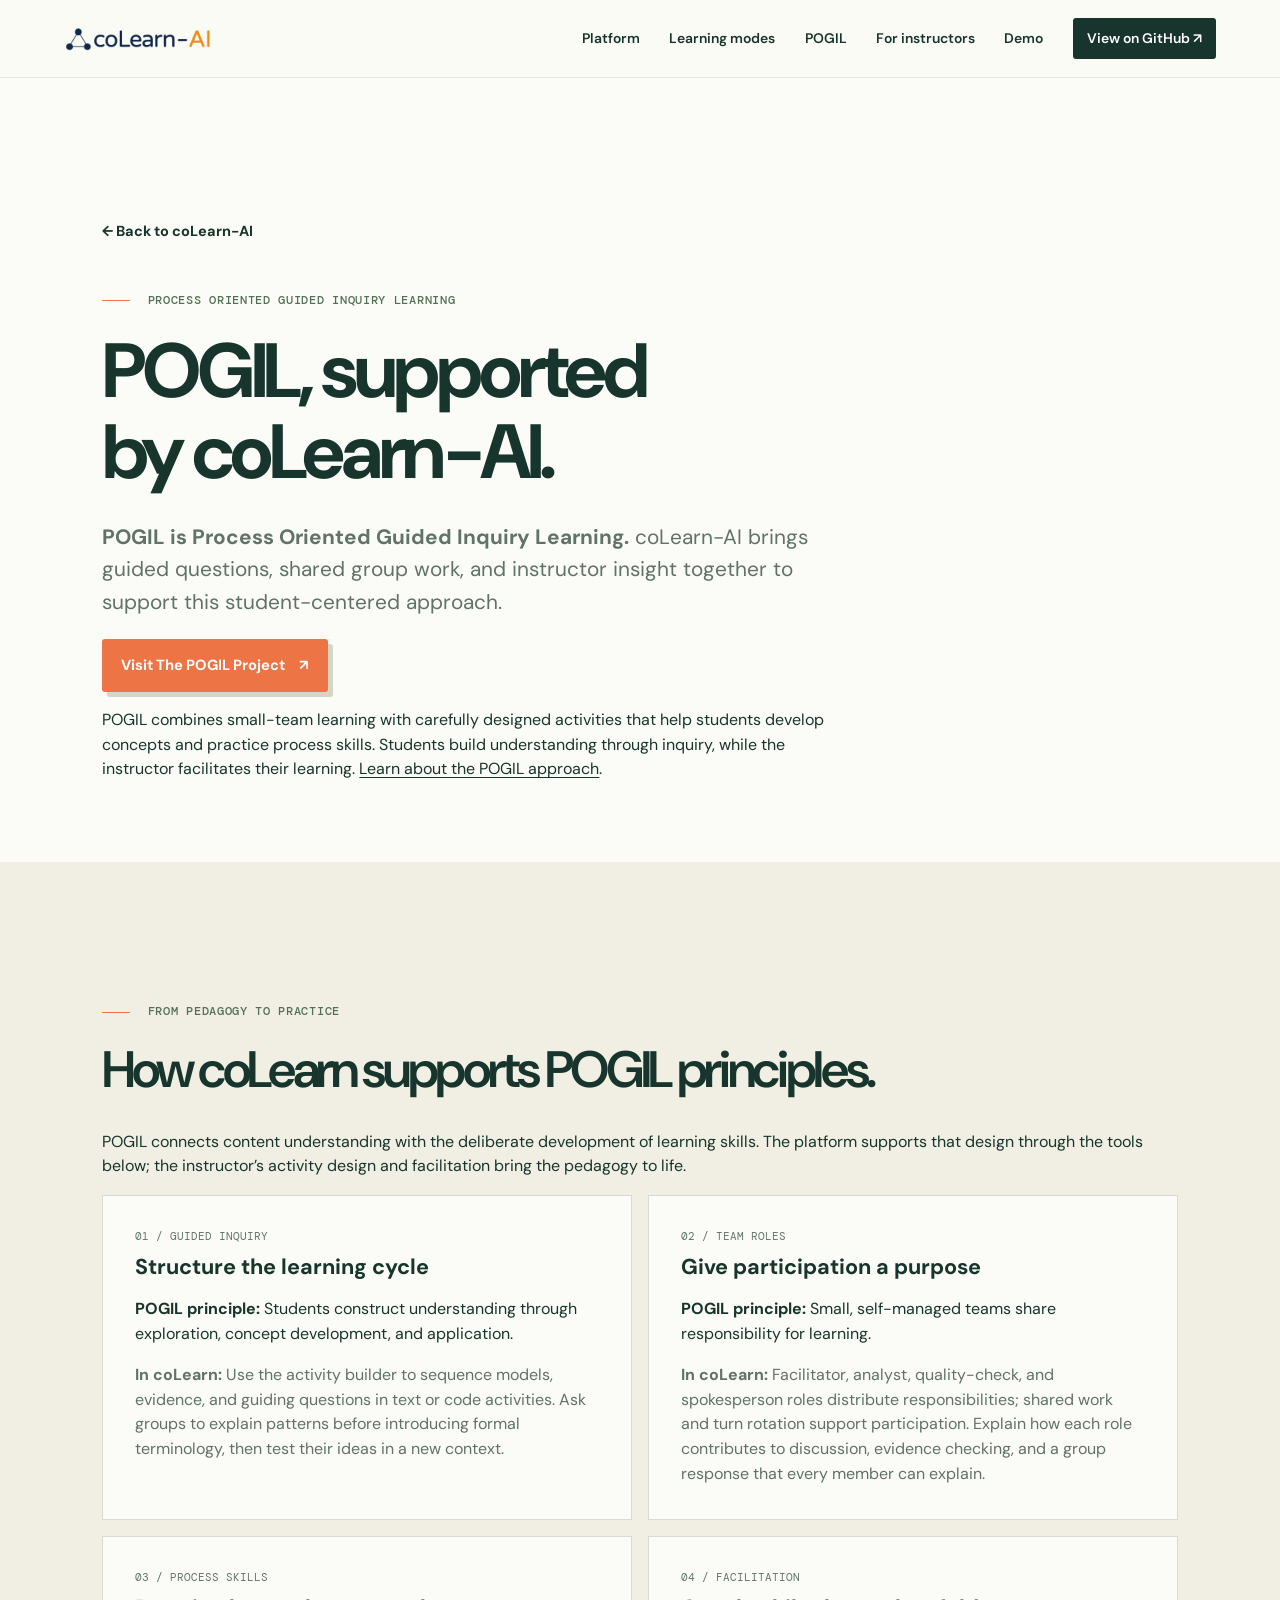
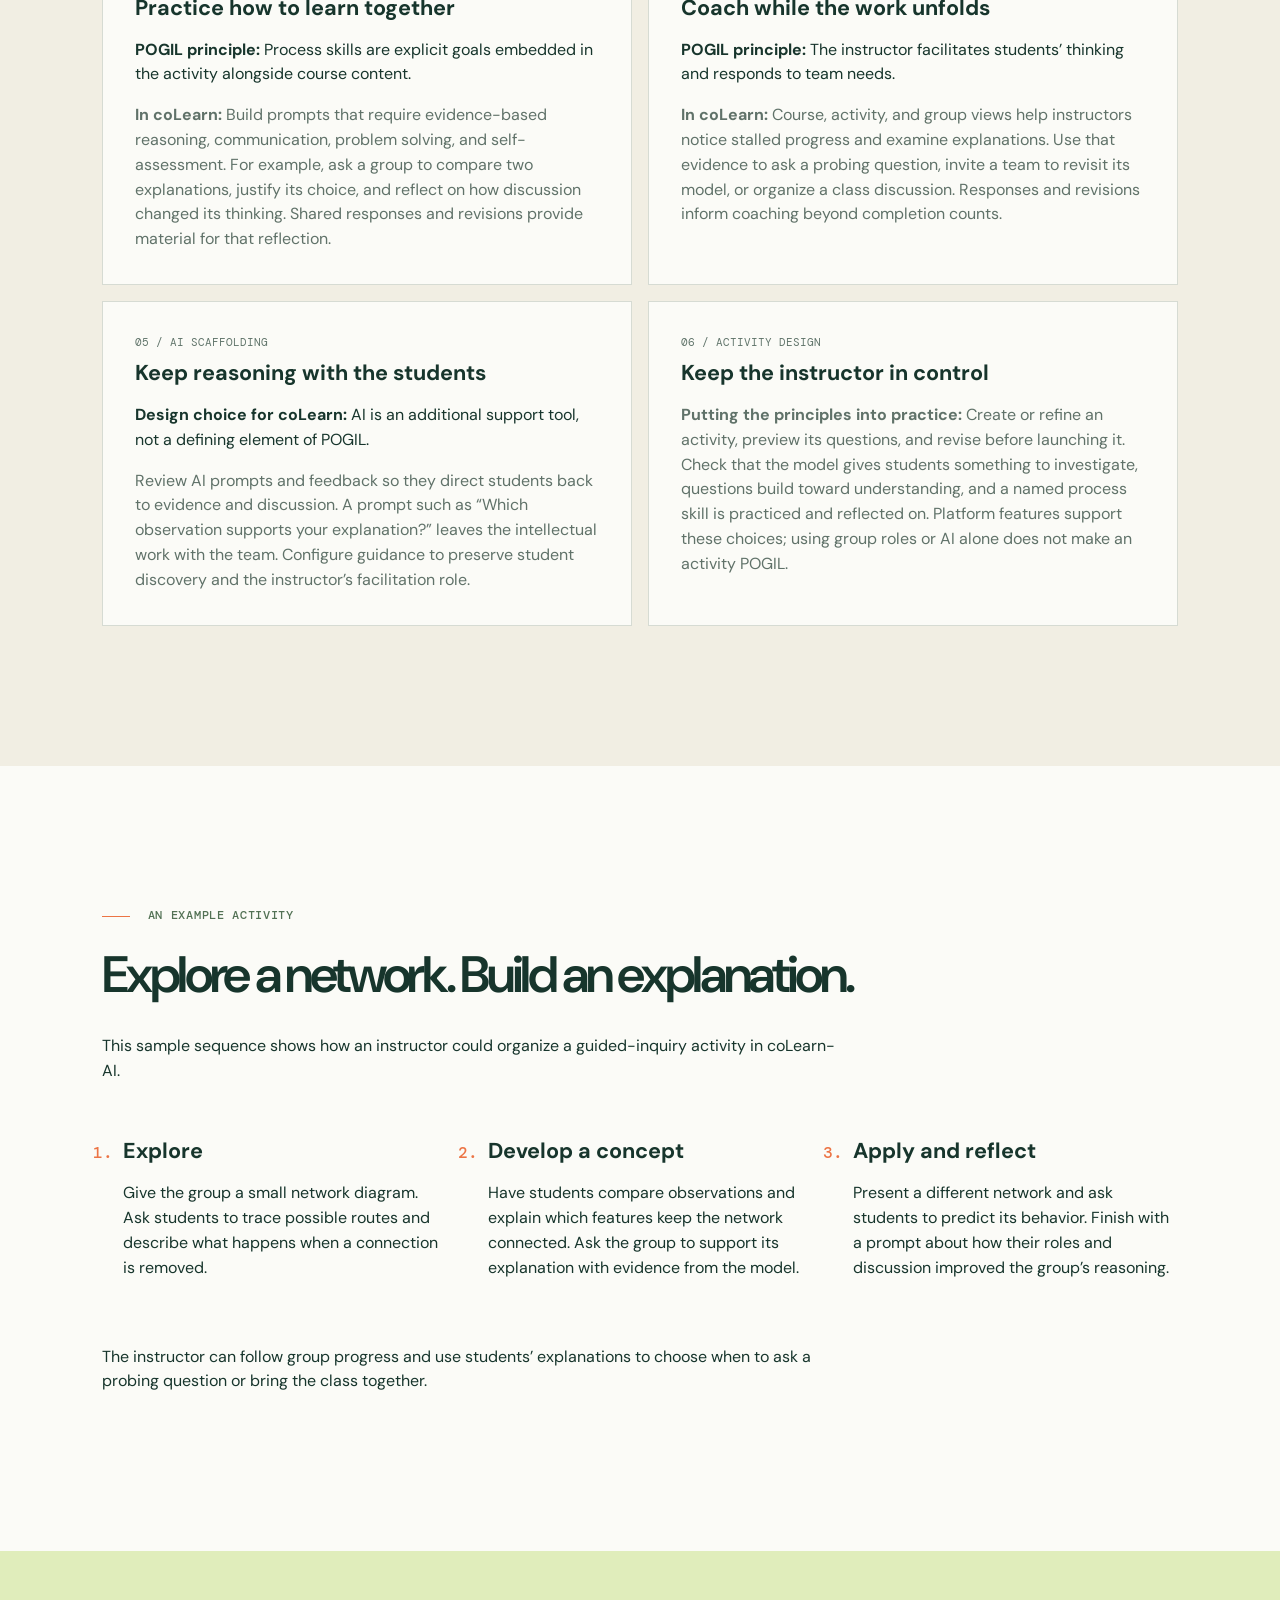
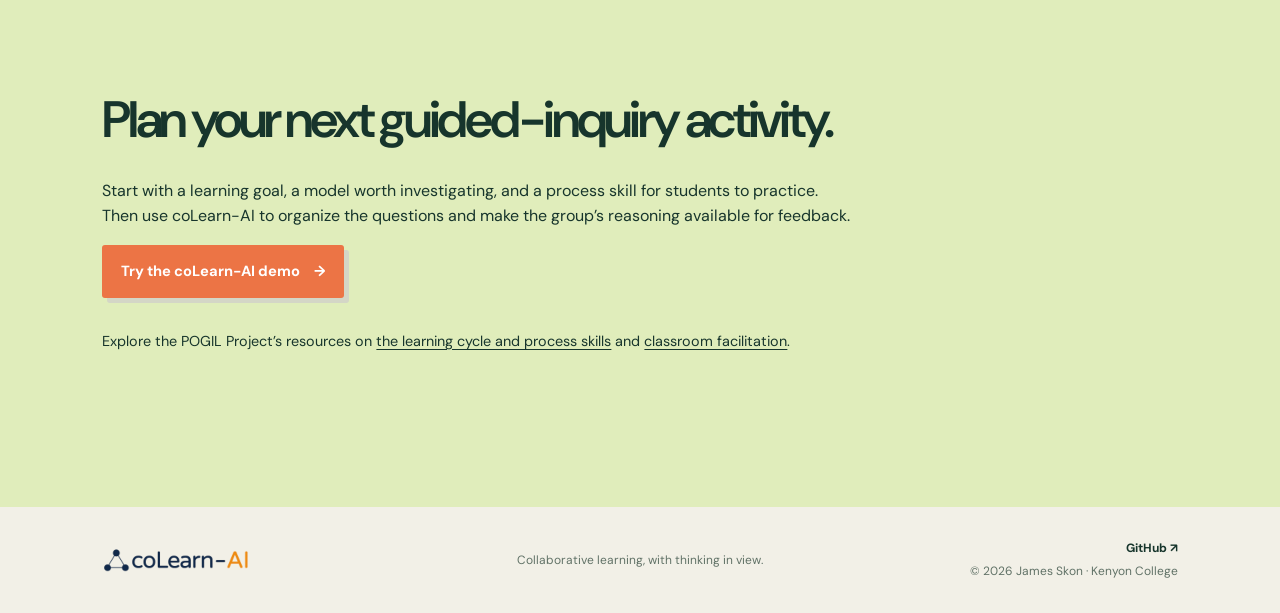
==== commit d8dda751: "Link to the AIED 2026 coLearn demo" ====
--- a/pogil.html
+++ b/pogil.html
@@ -62,7 +62,7 @@
       <section class="section pogil-next" aria-labelledby="next-heading">
         <h2 id="next-heading">Plan your next guided-inquiry activity.</h2>
         <p>Start with a learning goal, a model worth investigating, and a process skill for students to practice. Then use coLearn-AI to organize the questions and make the group’s reasoning available for feedback.</p>
-        <a class="button button-primary" href="index.html#demo">Explore the coLearn-AI demos <span aria-hidden="true">→</span></a>
+        <a class="button button-primary" href="https://colearn-ai.com/demo/aied2026">Try the coLearn-AI demo <span aria-hidden="true">→</span></a>
         <p class="pogil-resources">Explore the POGIL Project’s resources on <a href="https://pogil.org/additional-resources">the learning cycle and process skills</a> and <a href="https://www.pogil.org/implementing-pogil">classroom facilitation</a>.</p>
       </section>
     </main>
